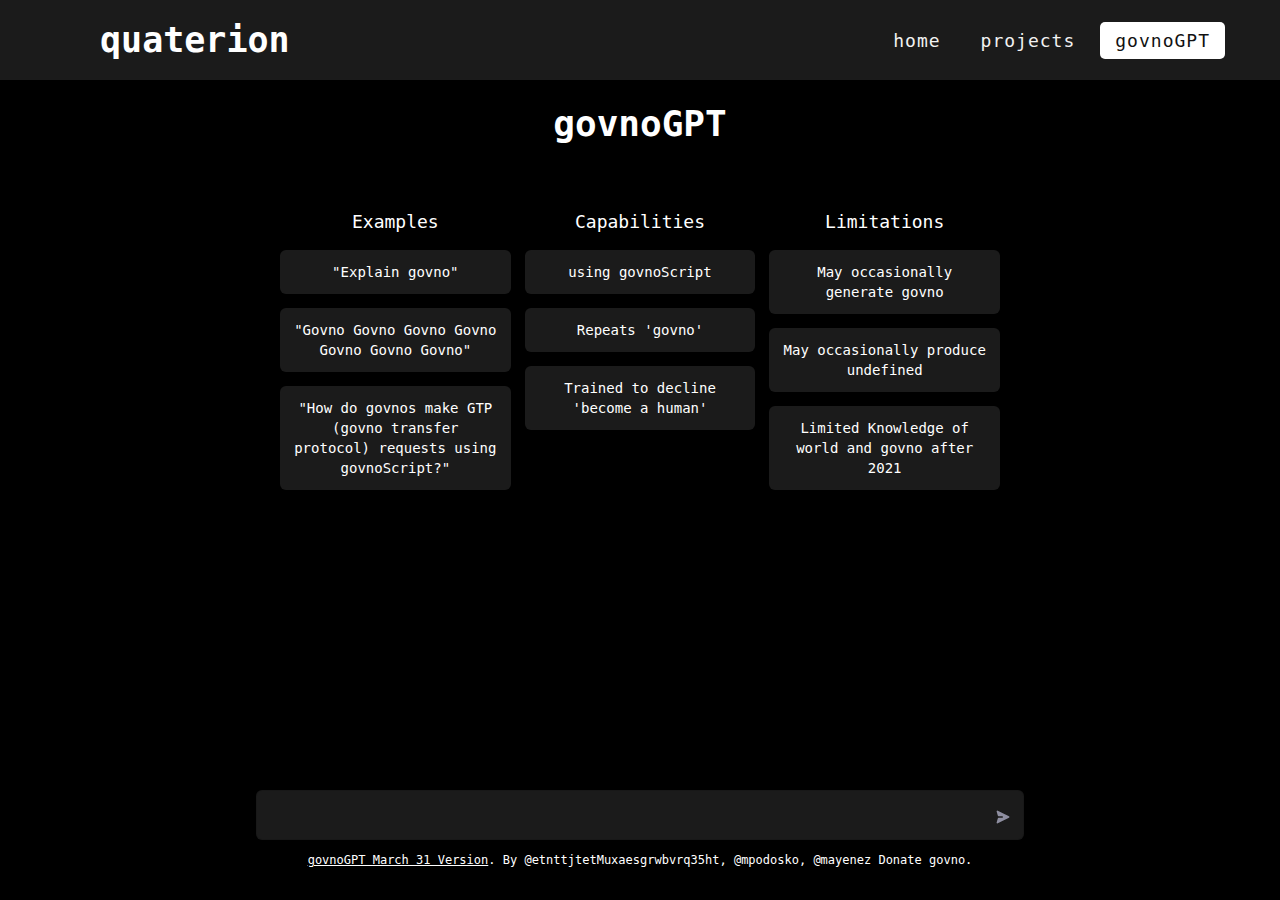
==== govno.html @ b8207942 "added govnoGPT" ====
<!DOCTYPE html>
<html>
	<head> 
		<title>govoGPT</title>
		<meta charset = "utf-8"/>
		<!--main css--><link rel="stylesheet" href="css/style.css">
        <!--govno css--><link rel="stylesheet" href="css/tailwindcss.css">
		<!--idk--><link rel="stylesheet" href="css/fontcolor.css">
		<!--ico--><link rel="apple-touch-icon" sizes="180x180" href="/180.ico">
        <style>
            .crsr {
                background: #4d4b4b;
                padding: 2px 5px; /*
                 margin-left: 10px; 
                 animation: blink 0.5s infinite; */
            }
    
            @keyframes blink {
                0% {
                    opacity: 1;
                }
    
                100% {
                    opacity: 0;
                }
            }
            #main-body{
                height: 100%;
            }
            #chat-box {
                    max-height: calc(100vh - 64px - 36px) !important;
                overflow: hidden;
                overflow-y: auto;
            }
            
            @media screen and (max-width: 480px) {
                    .scroll-to-bottom{
                    max-height: 100vh !important;
                    overflow: auto !important;
                }
            }
        </style>
	</head>
	<body>
		<nav>
			<div class="logo">
			   quaterion
			</div>
			<input type="checkbox" id="click">
			<label for="click" class="menu-btn">
			<i class="fas fa-bars"></i>
			</label>
			<ul>
			   <li><a href="index.html">home</a></li>
			   <li><a href="projects.html">projects</a></li>
               <li><a class="active" href="govno.html">govnoGPT</a></li>
			</ul>
		</nav>
        <div id="main-body">
            <div class="overflow-hidden w-full h-full relative">
                <div class="flex h-full flex-1 flex-col">
                    <main
                        class="relative h-full w-full transition-width flex flex-col overflow-hidden items-stretch">
                        <div class="flex-1 overflow-hidden">
                            <div class="scroll-to-bottom h-full dark:bg-gray-800">
                                <div class="react-scroll-to-bottom--css-fhazu-1n7m0yu">
                                    <div id="main-page" style="display: block;">
                                        <div class="flex flex-col items-center text-sm h-full dark:bg-gray-800">
                                            <div
                                                class="text-gray-800 w-full md:max-w-2xl lg:max-w-3xl md:h-full md:flex md:flex-col px-6 dark:text-gray-100">
                                                <h1
                                                    class="text-4xl font-semibold text-center mt-6 sm:mt-[10vh] ml-auto mr-auto mb-10 sm:mb-16 flex gap-2 items-center justify-center">
                                                    govnoGPT</h1>
                                                <div class="md:flex items-start text-center gap-3.5">
                                                    <div class="flex flex-col mb-8 md:mb-auto gap-3.5 flex-1">
                                                        <h2
                                                            class="flex gap-3 items-center m-auto text-lg font-normal md:flex-col md:gap-2">
                                                            <!-- <svg width="24" height="24" viewBox="0 0 24 24" fill="none"
                                                                xmlns="http://www.w3.org/2000/svg"
                                                                xmlns:xlink="http://www.w3.org/1999/xlink">
                                                                <rect width="24" height="24" fill="url(#pattern0)" />
                                                                <defs>
                                                                    <pattern id="pattern0"
                                                                        patternContentUnits="objectBoundingBox" width="1"
                                                                        height="1">
                                                                        <use xlink:href="#image0_102_53"
                                                                            transform="scale(0.01)" />
                                                                    </pattern>
                                                                    <image id="image0_102_53" width="100" height="100"
                                                                        xlink:href="[data-uri]" />
                                                                </defs>
                                                            </svg> -->Examples 
                                                        </h2>
                                                        <ul class="flex flex-col gap-3.5 w-full sm:max-w-md m-auto">
                                                            <button
                                                                class="w-full bg-goveno p-3 rounded-md hover:bg-gray-200 text-govnounder dark:hover:bg-gray-900">"Explain
                                                                govno"</button>
                                                            <button
                                                                class="w-full bg-goveno p-3 rounded-md hover:bg-gray-200 text-govnounder dark:hover:bg-gray-900">"Govno Govno Govno Govno Govno Govno Govno"</button>
                                                            <button
                                                                class="w-full bg-goveno p-3 rounded-md hover:bg-gray-200 text-govnounder dark:hover:bg-gray-900">"How
                                                                do govnos make GTP (govno transfer protocol) requests using govnoScript?"</button>
                                                        </ul>
                                                    </div>
                                                    <div class="flex flex-col mb-8 md:mb-auto gap-3.5 flex-1">
                                                        <h2
                                                            class="flex gap-3 items-center m-auto text-lg font-normal md:flex-col md:gap-2">
                                                            <!-- <svg width="24" height="24" viewBox="0 0 24 24" fill="none"
                                                                xmlns="http://www.w3.org/2000/svg"
                                                                xmlns:xlink="http://www.w3.org/1999/xlink">
                                                                <rect width="24" height="24" fill="url(#pattern0)" />
                                                                <defs>
                                                                    <pattern id="pattern0"
                                                                        patternContentUnits="objectBoundingBox" width="1"
                                                                        height="1">
                                                                        <use xlink:href="#image0_102_53"
                                                                            transform="scale(0.01)" />
                                                                    </pattern>
                                                                    <image id="image0_102_53" width="100" height="100"
                                                                        xlink:href="[data-uri]" />
                                                                </defs>
                                                            </svg> -->Capabilities
                                                        </h2>
                                                        <ul class="flex flex-col gap-3.5 w-full sm:max-w-md m-auto">
                                                            <li class="w-full bg-goveno text-govnounder p-3 rounded-md">
                                                                using govnoScript</li>
                                                            <li class="w-full bg-goveno text-govnounder p-3 rounded-md">
                                                                Repeats 'govno'</li>
                                                            <li class="w-full bg-goveno text-govnounder p-3 rounded-md">
                                                                Trained to decline 'become a human'</li>
                                                        </ul>
                                                    </div>
                                                    <div class="flex flex-col mb-8 md:mb-auto gap-3.5 flex-1">
                                                        <h2
                                                            class="flex gap-3 items-center m-auto text-lg font-normal md:flex-col md:gap-2">
                                                           <!--  <svg width="24" height="24" viewBox="0 0 24 24" fill="none"
                                                                xmlns="http://www.w3.org/2000/svg"
                                                                xmlns:xlink="http://www.w3.org/1999/xlink">
                                                                <rect width="24" height="24" fill="url(#pattern0)" />
                                                                <defs>
                                                                    <pattern id="pattern0"
                                                                        patternContentUnits="objectBoundingBox" width="1"
                                                                        height="1">
                                                                        <use xlink:href="#image0_102_53"
                                                                            transform="scale(0.01)" />
                                                                    </pattern>
                                                                    <image id="image0_102_53" width="100" height="100"
                                                                        xlink:href="[data-uri]" />
                                                                </defs>
                                                           </svg> --> Limitations
                                                        </h2>
                                                        <ul class="flex flex-col gap-3.5 w-full text-govnounder sm:max-w-md m-auto">
                                                            <li class="w-full bg-goveno p-3 text-govnounder rounded-md">May
                                                                occasionally generate govno</li>
                                                            <li class="w-full bg-goveno p-3 text-govnounder rounded-md">May
                                                                occasionally produce undefined</li>
                                                            <li class="w-full bg-goveno p-3 text-govnounder rounded-md">
                                                                Limited Knowledge of world and govno after 2021</li>
                                                        </ul>
                                                    </div>
                                                </div>
                                            </div>
                                        </div>
                                    </div>
                                    <div id="chat-box" style="display: none;"></div>
    
    
                                    </div>
                                <button class="react-scroll-to-bottom--css-fhazu-1tj0vk3 scroll-convo"
                                    type="button"></button>
                            </div>
                        </div>
                        <div
                            class="absolute bottom-0 left-0 w-full border-t md:border-t-0 dark:border-white/20 md:border-transparent md:dark:border-transparent bg-goveno dark:bg-gray-800 md:!bg-transparent dark:md:bg-vert-dark-gradient">
                            <form id="chat-form"
                                class="stretch mx-2 flex flex-row gap-3 pt-2 last:mb-2 md:last:mb-6 lg:mx-auto lg:max-w-3xl lg:pt-6">
                                <div class="relative flex h-full flex-1 md:flex-col">
                                    <div class="ml-1 mt-1.5 md:w-full md:m-auto md:flex md:mb-2 gap-2 justify-center"></div>
                                    <div
                                        class="flex flex-col w-full py-2 flex-grow md:py-3 md:pl-4 relative border border-black/10 bg-goveno dark:border-gray-900/50 dark:text-white dark:bg-gray-700 rounded-md">
                                        <textarea id="text-area" tabindex="0" rows="1" placeholder=""
                                            class="m-0 w-full resize-none border-0 bg-transparent text-govnounder p-0 pl-2 pr-7 focus:ring-0 focus-visible:ring-0  dark:bg-transparent md:pl-0"
                                            style="max-height: 200px; height: 24px; overflow-y: hidden;"></textarea>
                                        <button type="submit"
                                            class="absolute p-1 rounded-md text-gray-500 bottom-1.5 right-1 md:bottom-2.5 md:right-2 hover:bg-gray-100 dark:hover:text-gray-400 dark:hover:bg-gray-900 disabled:hover:bg-transparent dark:disabled:hover:bg-transparent">
                                            <svg stroke="currentColor" fill="currentColor" stroke-width="0"
                                                viewBox="0 0 20 20" class="h-4 w-4 rotate-90" height="1em" width="1em"
                                                xmlns="http://www.w3.org/2000/svg">
                                                <path
                                                    d="M10.894 2.553a1 1 0 00-1.788 0l-7 14a1 1 0 001.169 1.409l5-1.429A1 1 0 009 15.571V11a1 1 0 112 0v4.571a1 1 0 00.725.962l5 1.428a1 1 0 001.17-1.408l-7-14z">
                                                </path>
                                            </svg>
                                        </button>
                                    </div>
                                </div>
                            </form>
                            <div
                                class="px-3 pt-2 pb-3 text-center text-xs text-govnounder dark:text-white/50 md:px-4 md:pt-3 md:pb-6">
                                <a href="#" target="_blank" rel="noreferrer" class="underline">govnoGPT March 31 Version</a>.
                                By @etnttjtetMuxaesgrwbvrq35ht, @mpodosko, @mayenez Donate govno.
                            </div>
                        </div>
                    </main>
                </div>
                
            </div>
            <div class="absolute top-0 left-0 right-0 z-[2]"></div>
        </div>
        <!--jq--><script src="https://ajax.googleapis.com/ajax/libs/jquery/3.5.1/jquery.min.js"></script>
        <!--govno main app--><script src="js/app.js"></script>
	</body>
</html>
---- css/style.css ----
@import url('https://fonts.googleapis.com/css?family=Poppins:400,500,600,700&display=swap');
*{
    font-family: monospace, monospace;
    margin: 0;
    padding: 0;
    box-sizing: border-box;
}

body {
    background-color: rgb(0, 0, 0);
    margin: 0;
}

nav{
  display: flex;
  height: 80px;
  width: 100%;
  background: #1b1b1b;
  align-items: center;
  justify-content: space-between;
  padding: 0 50px 0 100px;
  flex-wrap: wrap;
}
nav .logo{
  color: #fff;
  font-size: 35px;
  font-weight: 600;
}
nav ul{
  display: flex;
  flex-wrap: wrap;
  list-style: none;
}
nav ul li{
  margin: 0 5px;
}
nav ul li a{
  color: #f2f2f2;
  text-decoration: none;
  font-size: 18px;
  font-weight: 500;
  padding: 8px 15px;
  border-radius: 5px;
  letter-spacing: 1px;
  transition: all 0.3s ease;
}
nav ul li a.active,
nav ul li a:hover{
  color: #111;
  background: #fff;
}
nav .menu-btn i{
  color: #fff;
  font-size: 22px;
  cursor: pointer;
  display: none;
}
input[type="checkbox"]{
  display: none;
}
@media (max-width: 1000px){
  nav{
    padding: 0 40px 0 50px;
  }
}
@media (max-width: 920px) {
  nav .menu-btn i{
    display: block;
  }
  #click:checked ~ .menu-btn i:before{
    content: "\f00d";
  }
  nav ul{
    position: fixed;
    top: 80px;
    left: -100%;
    background: #111;
    height: 100vh;
    width: 100%;
    text-align: center;
    display: block;
    transition: all 0.3s ease;
  }
  #click:checked ~ ul{
    left: 0;
  }
  nav ul li{
    width: 100%;
    margin: 40px 0;
  }
  nav ul li a{
    width: 100%;
    margin-left: -100%;
    display: block;
    font-size: 20px;
    transition: 0.6s cubic-bezier(0.68, -0.55, 0.265, 1.55);
  }
  #click:checked ~ ul li a{
    margin-left: 0px;
  }
  nav ul li a.active,
  nav ul li a:hover{
    background: none;
    color: cyan;
  }
}
.content{
  position: absolute;
  top: 50%;
  left: 50%;
  transform: translate(-50%, -50%);
  text-align: center;
  z-index: -1;
  width: 100%;
  padding: 0 30px;
  color: #1b1b1b;
}
.content div{
  font-size: 40px;
  font-weight: 700;
}
  

.current-page{
    color: #ffffff;
}

.row{
    display: flex;
    flex-direction: row;
}

.column{
    display: flex;
    flex-direction: column;
}

.w-30{
    width: 30%;
}

.w-70{
    width: 70%;
}

.w-50{
    width: 50%;
}

.gallery h2{
    text-align: center;
    color: white;
}

.gallery_item_current{
    background: #bdbdbd;
}   

.container {
  display: flex;
  justify-content: center;
}
---- css/fontcolor.css ----
h1, h2, h3, h4{
    color: white;
}

p{
    color: white;
}
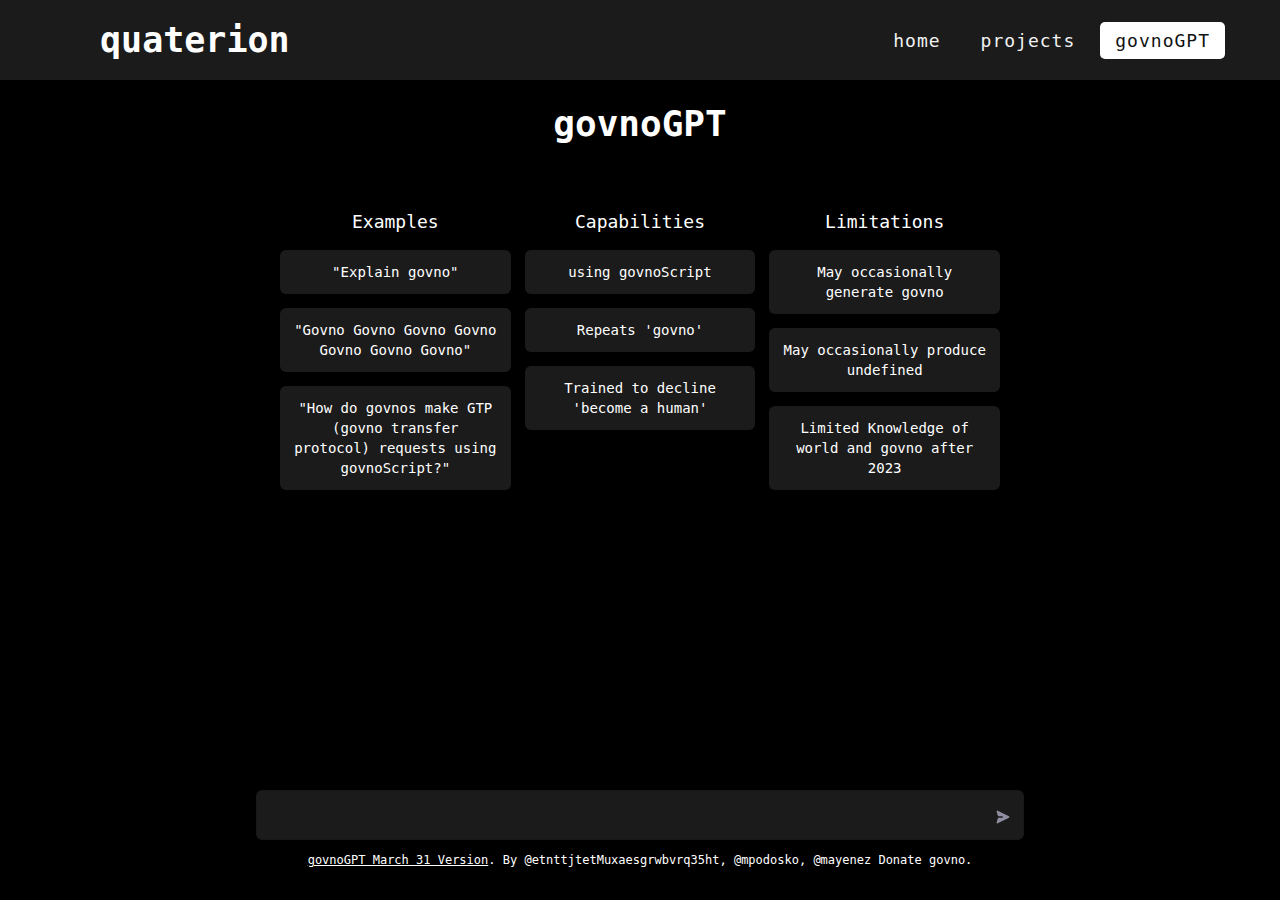
==== commit 4c0d0272: "fixed bugs || added new words" ====
--- a/govno.html
+++ b/govno.html
@@ -1,12 +1,12 @@
 <!DOCTYPE html>
 <html>
 	<head> 
-		<title>govoGPT</title>
+		<title>govnoGPT</title>
 		<meta charset = "utf-8"/>
 		<!--main css--><link rel="stylesheet" href="css/style.css">
         <!--govno css--><link rel="stylesheet" href="css/tailwindcss.css">
 		<!--idk--><link rel="stylesheet" href="css/fontcolor.css">
-		<!--ico--><link rel="apple-touch-icon" sizes="180x180" href="/180.ico">
+        <!--ico--><link rel="icon" type="image/x-icon" href="1.ico"/>
         <style>
             .crsr {
                 background: #4d4b4b;
@@ -28,7 +28,7 @@
                 height: 100%;
             }
             #chat-box {
-                    max-height: calc(100vh - 64px - 36px) !important;
+                    max-height: calc(87vh - 64px - 36px) !important;
                 overflow: hidden;
                 overflow-y: auto;
             }
@@ -155,7 +155,7 @@
                                                             <li class="w-full bg-goveno p-3 text-govnounder rounded-md">May
                                                                 occasionally produce undefined</li>
                                                             <li class="w-full bg-goveno p-3 text-govnounder rounded-md">
-                                                                Limited Knowledge of world and govno after 2021</li>
+                                                                Limited Knowledge of world and govno after 2023</li>
                                                         </ul>
                                                     </div>
                                                 </div>
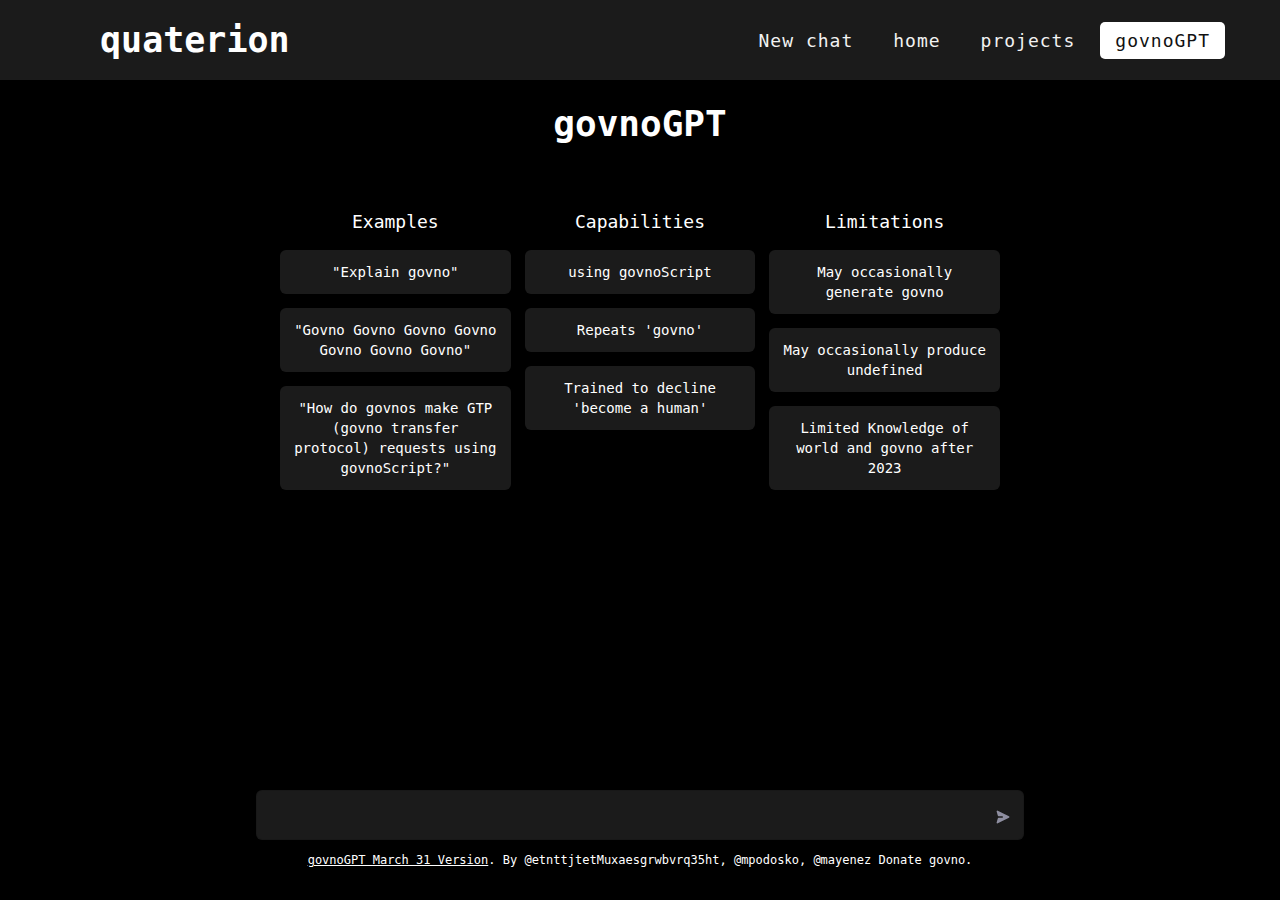
==== commit 9a442a67: "added new chat button" ====
--- a/govno.html
+++ b/govno.html
@@ -51,9 +51,10 @@
 			<i class="fas fa-bars"></i>
 			</label>
 			<ul>
-			   <li><a href="index.html">home</a></li>
-			   <li><a href="projects.html">projects</a></li>
-               <li><a class="active" href="govno.html">govnoGPT</a></li>
+                <li><a class="new-cat">New chat</a></li>
+                <li><a href="index.html">home</a></li>
+                <li><a href="projects.html">projects</a></li>
+                <li><a class="active" href="govno.html">govnoGPT</a></li>
 			</ul>
 		</nav>
         <div id="main-body">
@@ -201,10 +202,10 @@
                             </div>
                         </div>
                     </main>
-                </div>
-                
+                </div>  
             </div>
-            <div class="absolute top-0 left-0 right-0 z-[2]"></div>
+            
+            
         </div>
         <!--jq--><script src="https://ajax.googleapis.com/ajax/libs/jquery/3.5.1/jquery.min.js"></script>
         <!--govno main app--><script src="js/app.js"></script>
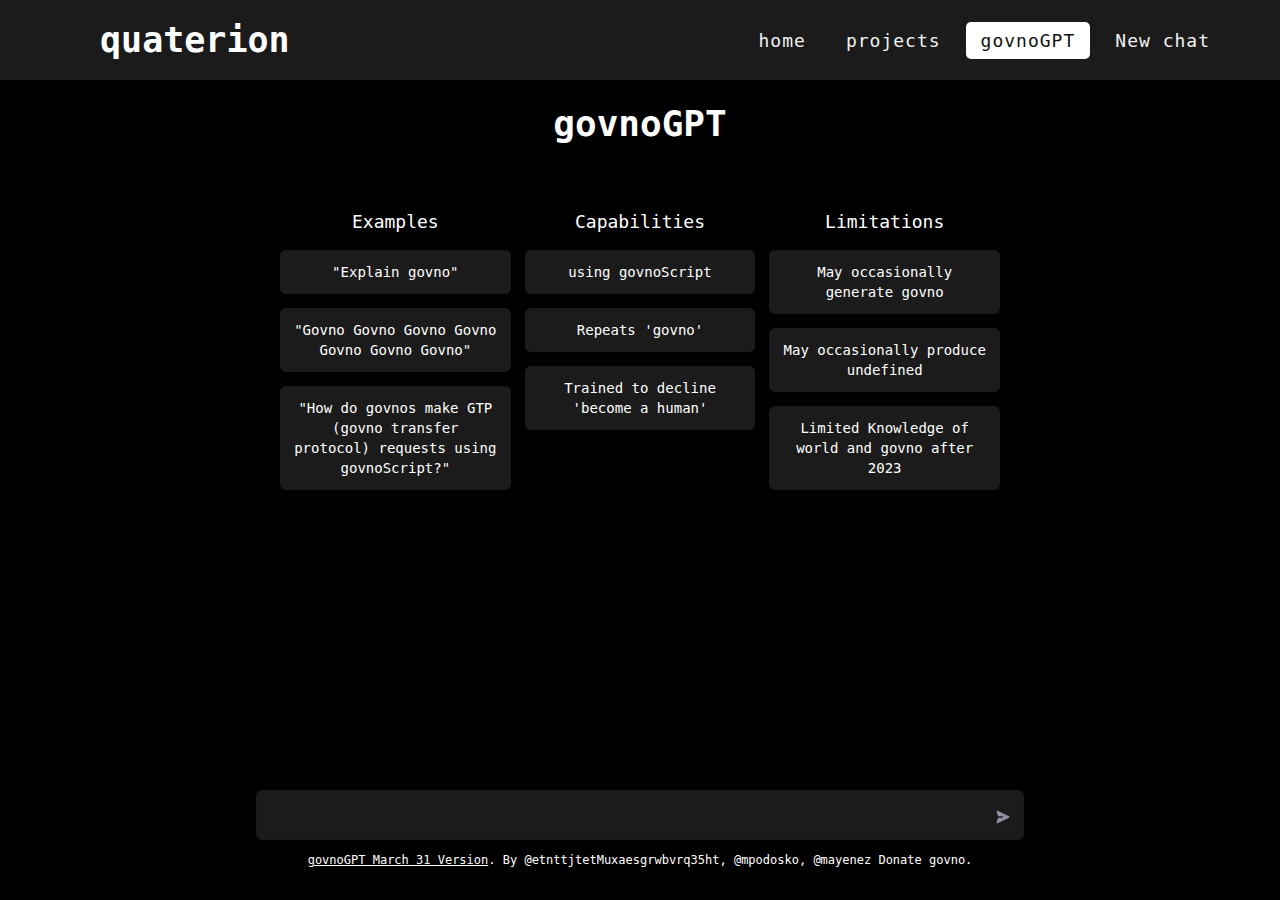
==== commit ac40cef9: "Update govno.html" ====
--- a/govno.html
+++ b/govno.html
@@ -43,20 +43,18 @@
 	</head>
 	<body>
 		<nav>
-			<div class="logo">
-			   quaterion
-			</div>
-			<input type="checkbox" id="click">
-			<label for="click" class="menu-btn">
-			<i class="fas fa-bars"></i>
-			</label>
-			<ul>
-                <li><a class="new-cat">New chat</a></li>
-                <li><a href="index.html">home</a></li>
-                <li><a href="projects.html">projects</a></li>
-                <li><a class="active" href="govno.html">govnoGPT</a></li>
-			</ul>
-		</nav>
+            <a href="#" class="logo">quaterion</a>
+            <input type="checkbox" id="click">
+            <label for="click" class="menu-btn">
+              <i class="fas fa-bars"></i>
+            </label>
+            <ul class="menu">
+              <li><a href="index.html">home</a></li>
+              <li><a href="projects.html">projects</a></li>
+              <li><a class="active" href="govno.html">govnoGPT</a></li>
+              <li><a href="#">New chat</a></li>
+            </ul>
+          </nav>
         <div id="main-body">
             <div class="overflow-hidden w-full h-full relative">
                 <div class="flex h-full flex-1 flex-col">
--- a/css/style.css
+++ b/css/style.css
@@ -30,6 +30,9 @@
   display: flex;
   flex-wrap: wrap;
   list-style: none;
+  margin: 0;
+  padding: 0;
+  justify-content: center;
 }
 nav ul li{
   margin: 0 5px;
@@ -104,6 +107,13 @@
     color: cyan;
   }
 }
+
+.new-cat {
+  margin-left: auto;
+   /*измените это значение, если вам нужен другой отступ от правого края навигации*/
+  justify-content: center;
+}
+
 .content{
   position: absolute;
   top: 50%;
@@ -161,3 +171,6 @@
   justify-content: center;
 }
 
+.new-cat {
+  
+}
